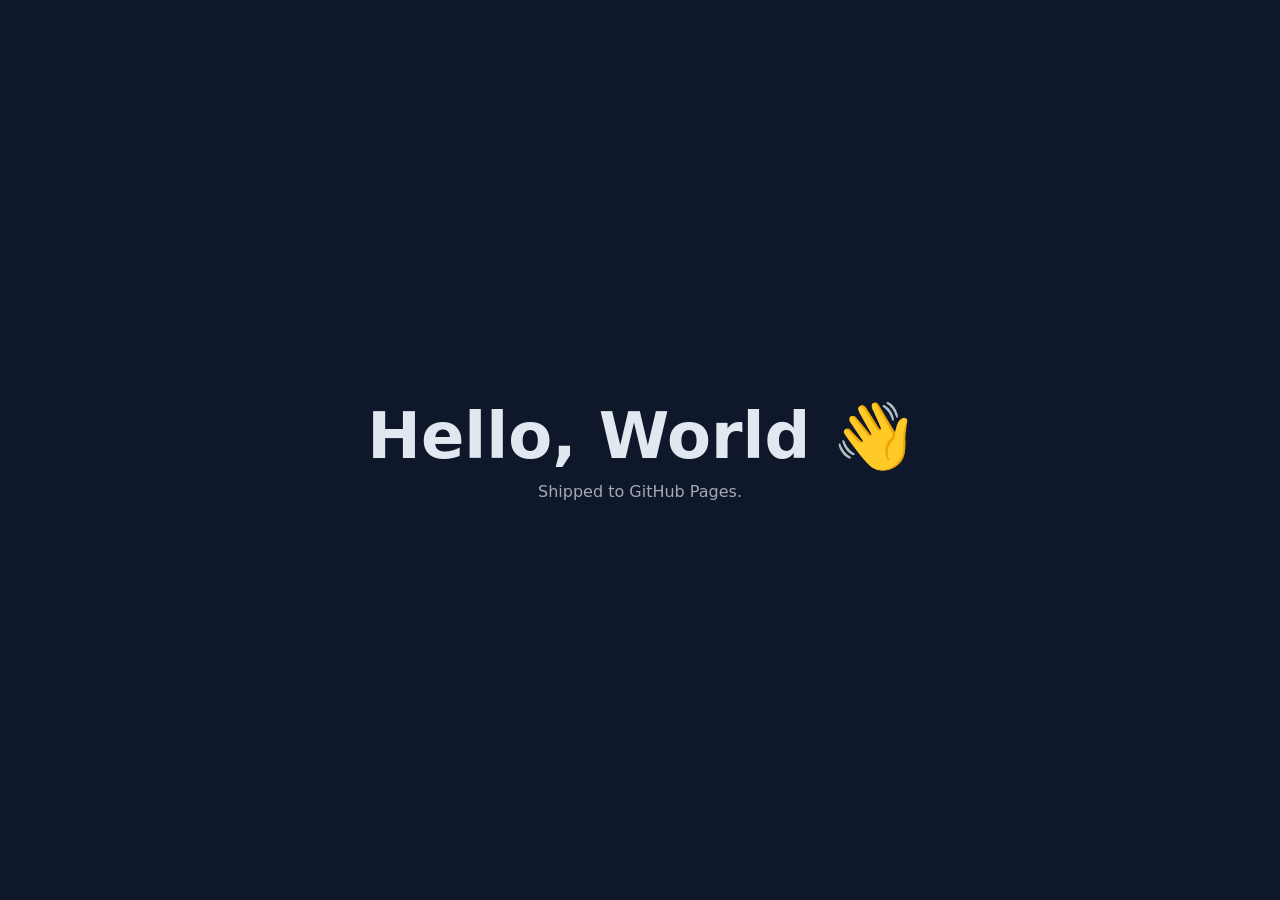
==== index.html @ ff803011 "Scaffold Hello World page Co-Authored-By: Claude Opus 4.8 <noreply@anthropic.com>" ====
<!DOCTYPE html>
<html lang="en">
<head>
  <meta charset="UTF-8" />
  <meta name="viewport" content="width=device-width, initial-scale=1.0" />
  <title>Hello World</title>
  <style>
    :root { color-scheme: light dark; }
    body {
      margin: 0;
      min-height: 100vh;
      display: grid;
      place-items: center;
      font-family: system-ui, -apple-system, "Segoe UI", Roboto, sans-serif;
      background: #0f172a;
      color: #e2e8f0;
    }
    main { text-align: center; padding: 2rem; }
    h1 { font-size: clamp(2rem, 8vw, 4rem); margin: 0 0 0.5rem; }
    p { margin: 0; opacity: 0.7; }
  </style>
</head>
<body>
  <main>
    <h1>Hello, World 👋</h1>
    <p>Shipped to GitHub Pages.</p>
  </main>
</body>
</html>
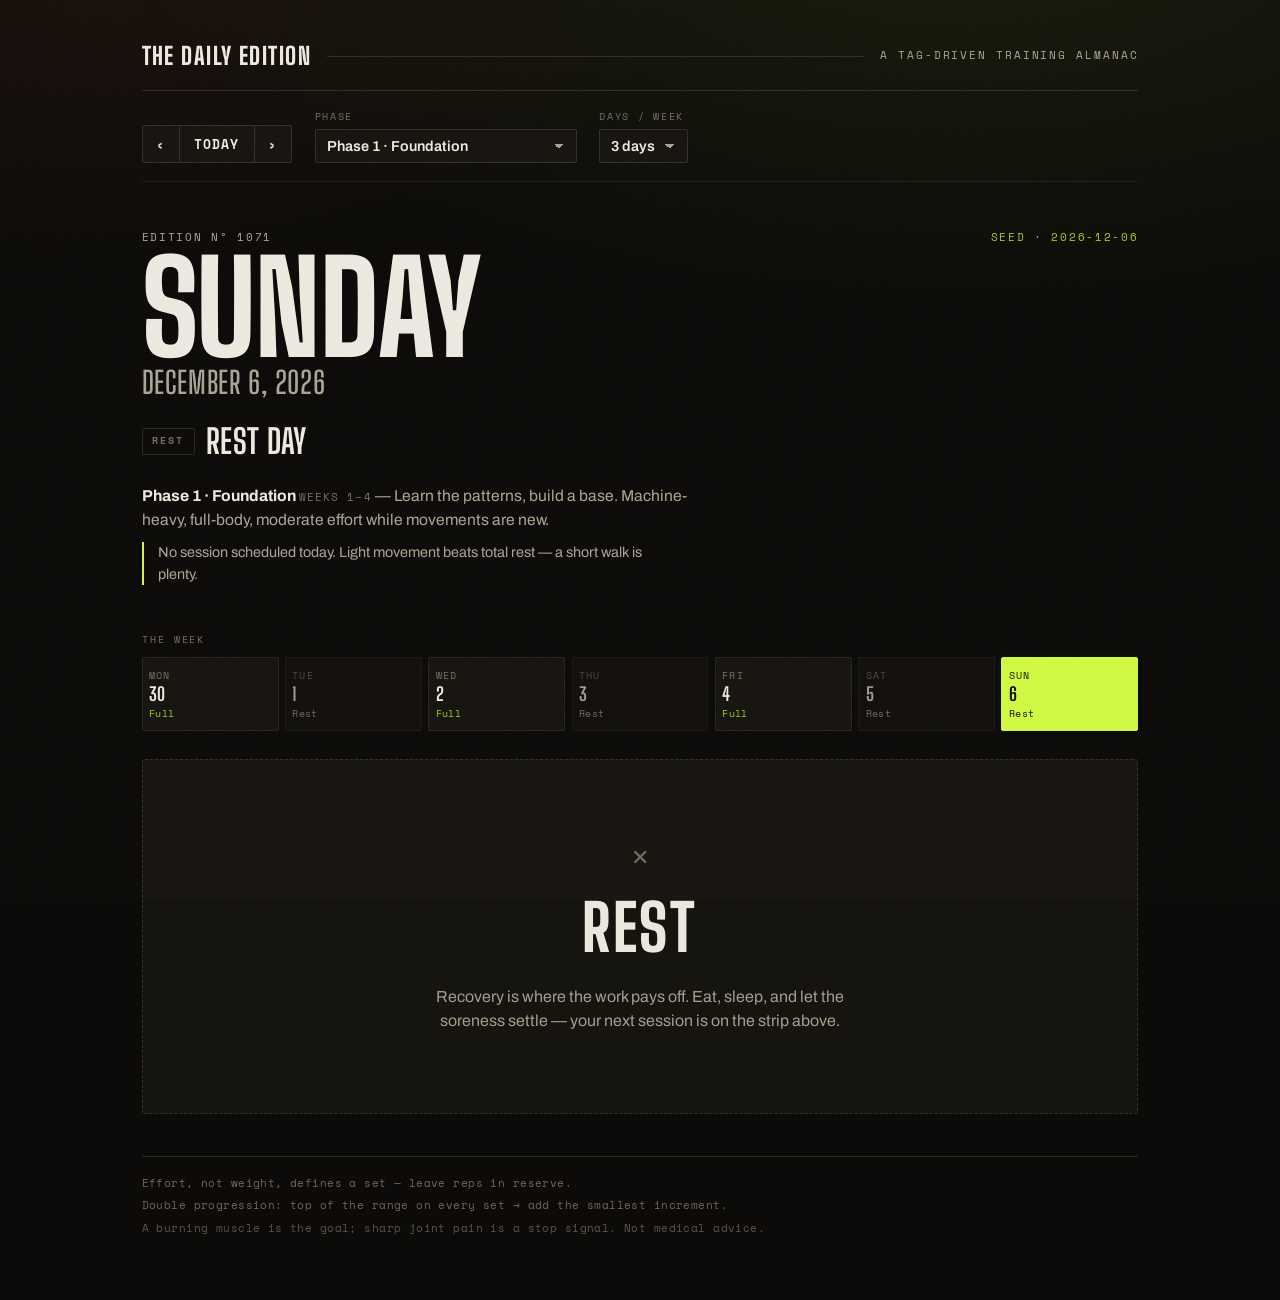
==== commit 2dbe2554: "Build the daily edition: date-seeded, tag-driven workouts The core feature. A pool of 60 fully-tagge" ====
--- a/index.html
+++ b/index.html
@@ -3,27 +3,56 @@
 <head>
   <meta charset="UTF-8" />
   <meta name="viewport" content="width=device-width, initial-scale=1.0" />
-  <title>Hello World</title>
-  <style>
-    :root { color-scheme: light dark; }
-    body {
-      margin: 0;
-      min-height: 100vh;
-      display: grid;
-      place-items: center;
-      font-family: system-ui, -apple-system, "Segoe UI", Roboto, sans-serif;
-      background: #0f172a;
-      color: #e2e8f0;
-    }
-    main { text-align: center; padding: 2rem; }
-    h1 { font-size: clamp(2rem, 8vw, 4rem); margin: 0 0 0.5rem; }
-    p { margin: 0; opacity: 0.7; }
-  </style>
+  <title>The Daily Edition — a tag-driven training almanac</title>
+  <meta name="description" content="A tag-driven workout almanac: open it daily for a coherent, date-seeded training session." />
+  <meta name="color-scheme" content="dark" />
+
+  <link rel="preconnect" href="https://fonts.googleapis.com" />
+  <link rel="preconnect" href="https://fonts.gstatic.com" crossorigin />
+  <link href="https://fonts.googleapis.com/css2?family=Archivo:wght@400;500;600;700&family=Big+Shoulders+Display:wght@600;700;800;900&family=Space+Mono:wght@400;700&display=swap" rel="stylesheet" />
+
+  <link rel="stylesheet" href="assets/styles.css" />
 </head>
 <body>
-  <main>
-    <h1>Hello, World 👋</h1>
-    <p>Shipped to GitHub Pages.</p>
-  </main>
+  <div class="grain" aria-hidden="true"></div>
+
+  <div class="sheet">
+    <header class="masthead">
+      <span class="brand">The&nbsp;Daily&nbsp;Edition</span>
+      <span class="brand-rule" aria-hidden="true"></span>
+      <span class="brand-sub">a tag-driven training almanac</span>
+    </header>
+
+    <section class="controls" aria-label="Session settings">
+      <div class="ctl ctl-date" role="group" aria-label="Date">
+        <button id="prevDay" type="button" aria-label="Previous day">‹</button>
+        <button id="today" type="button">Today</button>
+        <button id="nextDay" type="button" aria-label="Next day">›</button>
+      </div>
+      <div class="ctl">
+        <label for="phaseSelect">Phase</label>
+        <select id="phaseSelect"></select>
+      </div>
+      <div class="ctl">
+        <label for="freqSelect">Days / week</label>
+        <select id="freqSelect"></select>
+      </div>
+    </section>
+
+    <section id="hero" class="hero"></section>
+    <section id="weekstrip" class="weekstrip"></section>
+    <main id="program" class="program"></main>
+
+    <footer class="colophon">
+      <span>Effort, not weight, defines a set — leave reps in reserve.</span>
+      <span>Double progression: top of the range on every set → add the smallest increment.</span>
+      <span class="colophon-note">A burning muscle is the goal; sharp joint pain is a stop signal. Not medical advice.</span>
+    </footer>
+  </div>
+
+  <script src="assets/data.js"></script>
+  <script src="assets/routines.js"></script>
+  <script src="assets/engine.js"></script>
+  <script src="assets/app.js"></script>
 </body>
 </html>
--- a/assets/styles.css
+++ b/assets/styles.css
@@ -0,0 +1,504 @@
+/* =============================================================================
+   The Daily Edition — styles
+   Aesthetic: a warm near-black training almanac / spec-sheet.
+   Type: Big Shoulders Display (headings) · Archivo (body) · Space Mono (data).
+   ========================================================================== */
+
+:root {
+  --ink:        #0c0b09;
+  --ink-2:      #131210;
+  --panel:      #16140f;
+  --panel-2:    #1b1813;
+  --line:       rgba(236, 231, 221, 0.12);
+  --line-soft:  rgba(236, 231, 221, 0.07);
+  --bone:       #ece7dd;
+  --bone-dim:   #a59d8c;
+  --bone-faint: #6f685b;
+  --lime:       #ccf83f;
+  --lime-deep:  #9fc31f;
+  --ember:      #ff6a3d;
+  --ember-soft: rgba(255, 106, 61, 0.14);
+
+  --display: "Big Shoulders Display", "Arial Narrow", sans-serif;
+  --body:    "Archivo", system-ui, sans-serif;
+  --mono:    "Space Mono", "SFMono-Regular", monospace;
+
+  --maxw: 1080px;
+}
+
+* { box-sizing: border-box; }
+
+html { -webkit-text-size-adjust: 100%; }
+
+body {
+  margin: 0;
+  background: var(--ink);
+  color: var(--bone);
+  font-family: var(--body);
+  font-size: 16px;
+  line-height: 1.5;
+  -webkit-font-smoothing: antialiased;
+  /* atmosphere: a faint warm pool of light up top, settling to black */
+  background-image:
+    radial-gradient(120% 80% at 75% -10%, rgba(204, 248, 63, 0.07), transparent 55%),
+    radial-gradient(90% 60% at 8% 0%, rgba(255, 106, 61, 0.05), transparent 50%);
+  background-attachment: fixed;
+}
+
+/* film-grain overlay for texture */
+.grain {
+  position: fixed;
+  inset: 0;
+  pointer-events: none;
+  z-index: 9;
+  opacity: 0.5;
+  mix-blend-mode: overlay;
+  background-image: url("data:image/svg+xml,%3Csvg xmlns='http://www.w3.org/2000/svg' width='160' height='160'%3E%3Cfilter id='n'%3E%3CfeTurbulence type='fractalNoise' baseFrequency='0.85' numOctaves='2' stitchTiles='stitch'/%3E%3C/filter%3E%3Crect width='100%25' height='100%25' filter='url(%23n)' opacity='0.6'/%3E%3C/svg%3E");
+}
+
+.sheet {
+  position: relative;
+  z-index: 1;
+  max-width: var(--maxw);
+  margin: 0 auto;
+  padding: clamp(1.1rem, 3vw, 2.4rem) clamp(1.1rem, 4vw, 2.6rem) 4rem;
+}
+
+/* ---- masthead ----------------------------------------------------------- */
+.masthead {
+  display: flex;
+  align-items: center;
+  gap: 1rem;
+  padding-bottom: 1rem;
+  border-bottom: 1px solid var(--line);
+}
+.brand {
+  font-family: var(--display);
+  font-weight: 800;
+  font-size: clamp(1.1rem, 2.4vw, 1.5rem);
+  letter-spacing: 0.06em;
+  text-transform: uppercase;
+  white-space: nowrap;
+}
+.brand-rule { flex: 1; height: 1px; background: var(--line); }
+.brand-sub {
+  font-family: var(--mono);
+  font-size: 0.66rem;
+  letter-spacing: 0.18em;
+  text-transform: uppercase;
+  color: var(--bone-dim);
+  white-space: nowrap;
+}
+
+/* ---- controls ----------------------------------------------------------- */
+.controls {
+  display: flex;
+  flex-wrap: wrap;
+  gap: 0.75rem 1.4rem;
+  align-items: flex-end;
+  padding: 1.1rem 0;
+  border-bottom: 1px solid var(--line-soft);
+}
+.ctl { display: flex; flex-direction: column; gap: 0.35rem; }
+.ctl label {
+  font-family: var(--mono);
+  font-size: 0.6rem;
+  letter-spacing: 0.18em;
+  text-transform: uppercase;
+  color: var(--bone-faint);
+}
+.ctl select {
+  appearance: none;
+  background: var(--panel);
+  color: var(--bone);
+  border: 1px solid var(--line);
+  border-radius: 2px;
+  padding: 0.5rem 2rem 0.5rem 0.7rem;
+  font-family: var(--body);
+  font-size: 0.9rem;
+  font-weight: 600;
+  cursor: pointer;
+  background-image:
+    linear-gradient(45deg, transparent 50%, var(--bone-dim) 50%),
+    linear-gradient(135deg, var(--bone-dim) 50%, transparent 50%);
+  background-position: calc(100% - 17px) 53%, calc(100% - 12px) 53%;
+  background-size: 5px 5px, 5px 5px;
+  background-repeat: no-repeat;
+}
+.ctl select:focus-visible { outline: 2px solid var(--lime); outline-offset: 1px; }
+
+.ctl-date { flex-direction: row; gap: 0; align-self: flex-end; }
+.ctl-date button {
+  background: var(--panel);
+  color: var(--bone);
+  border: 1px solid var(--line);
+  font-family: var(--mono);
+  font-size: 0.82rem;
+  font-weight: 700;
+  letter-spacing: 0.08em;
+  text-transform: uppercase;
+  padding: 0.5rem 0.9rem;
+  cursor: pointer;
+  transition: background 0.15s ease, color 0.15s ease;
+}
+.ctl-date button:first-child { border-radius: 2px 0 0 2px; padding-inline: 0.85rem; }
+.ctl-date button:last-child { border-radius: 0 2px 2px 0; padding-inline: 0.85rem; }
+.ctl-date button + button { border-left: none; }
+.ctl-date button:hover { background: var(--lime); color: var(--ink); border-color: var(--lime); }
+.ctl-date button:focus-visible { outline: 2px solid var(--lime); outline-offset: 1px; }
+
+/* ---- hero / edition ----------------------------------------------------- */
+.hero { padding: clamp(1.6rem, 5vw, 3rem) 0 1.4rem; }
+.hero-meta {
+  display: flex;
+  justify-content: space-between;
+  flex-wrap: wrap;
+  gap: 0.5rem;
+  font-family: var(--mono);
+  font-size: 0.66rem;
+  letter-spacing: 0.16em;
+  text-transform: uppercase;
+  color: var(--bone-dim);
+}
+.hero-meta .seed { color: var(--lime-deep); cursor: help; }
+
+.hero-date {
+  margin: 0.5rem 0 0;
+  font-family: var(--display);
+  font-weight: 800;
+  line-height: 0.86;
+  text-transform: uppercase;
+  letter-spacing: -0.01em;
+}
+.hero-date .weekday {
+  display: block;
+  font-size: clamp(3.2rem, 13vw, 8rem);
+  color: var(--bone);
+}
+.hero-date .date-full {
+  display: block;
+  font-size: clamp(1.1rem, 3.2vw, 1.9rem);
+  font-weight: 600;
+  letter-spacing: 0.02em;
+  color: var(--bone-dim);
+  margin-top: 0.35rem;
+}
+
+.hero-session {
+  display: flex;
+  align-items: center;
+  gap: 0.7rem;
+  flex-wrap: wrap;
+  margin-top: 1.3rem;
+}
+.session-name {
+  font-family: var(--display);
+  font-weight: 700;
+  font-size: clamp(1.4rem, 4vw, 2.1rem);
+  text-transform: uppercase;
+  letter-spacing: 0.01em;
+}
+.kind-chip {
+  font-family: var(--mono);
+  font-size: 0.62rem;
+  font-weight: 700;
+  letter-spacing: 0.2em;
+  text-transform: uppercase;
+  padding: 0.32rem 0.6rem;
+  border-radius: 2px;
+  color: var(--ink);
+  background: var(--lime);
+}
+.kind-chip.kind-cardio { background: var(--bone); }
+.kind-chip.kind-recovery { background: var(--bone-dim); }
+.kind-chip.kind-rest { background: transparent; color: var(--bone-faint); border: 1px solid var(--line); }
+.preview-tag {
+  font-family: var(--mono);
+  font-size: 0.6rem;
+  letter-spacing: 0.18em;
+  text-transform: uppercase;
+  color: var(--ember);
+  border: 1px solid var(--ember);
+  border-radius: 2px;
+  padding: 0.28rem 0.5rem;
+}
+
+.hero-blurb {
+  margin: 1.1rem 0 0;
+  max-width: 64ch;
+  color: var(--bone-dim);
+  font-size: 0.98rem;
+}
+.hero-blurb b { color: var(--bone); font-weight: 700; }
+.hero-blurb .weeks {
+  font-family: var(--mono);
+  font-size: 0.7rem;
+  letter-spacing: 0.1em;
+  text-transform: uppercase;
+  color: var(--bone-faint);
+}
+.hero-effort {
+  margin: 0.7rem 0 0;
+  max-width: 64ch;
+  font-size: 0.9rem;
+  color: var(--bone-dim);
+  padding-left: 0.9rem;
+  border-left: 2px solid var(--lime);
+}
+.hero-effort b { color: var(--lime); font-weight: 700; }
+
+/* ---- week strip --------------------------------------------------------- */
+.weekstrip { margin: 1.6rem 0 0.4rem; }
+.week-head {
+  font-family: var(--mono);
+  font-size: 0.62rem;
+  letter-spacing: 0.2em;
+  text-transform: uppercase;
+  color: var(--bone-faint);
+  margin-bottom: 0.55rem;
+}
+.week-grid {
+  display: grid;
+  grid-template-columns: repeat(7, 1fr);
+  gap: 0.4rem;
+}
+.week-cell {
+  display: flex;
+  flex-direction: column;
+  gap: 0.18rem;
+  padding: 0.6rem 0.4rem;
+  background: var(--panel);
+  border: 1px solid var(--line-soft);
+  border-radius: 2px;
+  cursor: pointer;
+  text-align: left;
+  color: var(--bone-dim);
+  transition: border-color 0.15s ease, transform 0.15s ease, background 0.15s ease;
+}
+.week-cell:hover { border-color: var(--line); transform: translateY(-2px); }
+.week-cell:focus-visible { outline: 2px solid var(--lime); outline-offset: 1px; }
+.week-dow {
+  font-family: var(--mono);
+  font-size: 0.6rem;
+  letter-spacing: 0.12em;
+  text-transform: uppercase;
+  color: var(--bone-faint);
+}
+.week-num {
+  font-family: var(--display);
+  font-weight: 700;
+  font-size: 1.15rem;
+  line-height: 1;
+  color: var(--bone);
+}
+.week-label {
+  font-family: var(--mono);
+  font-size: 0.62rem;
+  letter-spacing: 0.04em;
+}
+.week-cell.kind-rest { opacity: 0.62; }
+.week-cell.kind-lift .week-label { color: var(--lime-deep); }
+.week-cell.is-today {
+  background: var(--lime);
+  border-color: var(--lime);
+}
+.week-cell.is-today .week-dow,
+.week-cell.is-today .week-num,
+.week-cell.is-today .week-label { color: var(--ink); }
+.week-cell.is-today { opacity: 1; }
+
+/* ---- program / exercise cards ------------------------------------------- */
+.program {
+  display: grid;
+  gap: 0.7rem;
+  margin-top: 1.7rem;
+}
+
+.ex-card {
+  position: relative;
+  display: grid;
+  grid-template-columns: auto 1fr auto;
+  gap: 0 1.3rem;
+  padding: 1.3rem 1.4rem;
+  background: linear-gradient(180deg, var(--panel-2), var(--panel));
+  border: 1px solid var(--line-soft);
+  border-radius: 3px;
+  /* staggered entrance */
+  opacity: 0;
+  transform: translateY(10px);
+  animation: rise 0.5s cubic-bezier(0.2, 0.7, 0.2, 1) forwards;
+}
+.program .ex-card:nth-child(1) { animation-delay: 0.02s; }
+.program .ex-card:nth-child(2) { animation-delay: 0.06s; }
+.program .ex-card:nth-child(3) { animation-delay: 0.10s; }
+.program .ex-card:nth-child(4) { animation-delay: 0.14s; }
+.program .ex-card:nth-child(5) { animation-delay: 0.18s; }
+.program .ex-card:nth-child(6) { animation-delay: 0.22s; }
+.program .ex-card:nth-child(7) { animation-delay: 0.26s; }
+@keyframes rise { to { opacity: 1; transform: none; } }
+@media (prefers-reduced-motion: reduce) {
+  .ex-card { animation: none; opacity: 1; transform: none; }
+}
+
+.ex-card::before {
+  content: "";
+  position: absolute;
+  left: 0; top: 0; bottom: 0;
+  width: 2px;
+  background: var(--line);
+  transition: background 0.2s ease;
+}
+.ex-card:hover { border-color: var(--line); }
+.ex-card:hover::before { background: var(--lime); }
+
+.ex-index {
+  font-family: var(--display);
+  font-weight: 800;
+  font-size: clamp(1.8rem, 5vw, 2.6rem);
+  line-height: 0.9;
+  color: var(--bone-faint);
+  font-variant-numeric: tabular-nums;
+}
+.ex-card:hover .ex-index { color: var(--lime); }
+
+.ex-slot {
+  font-family: var(--mono);
+  font-size: 0.62rem;
+  letter-spacing: 0.16em;
+  text-transform: uppercase;
+  color: var(--bone-faint);
+}
+.ex-name {
+  font-family: var(--display);
+  font-weight: 700;
+  font-size: clamp(1.4rem, 3.6vw, 1.9rem);
+  line-height: 1;
+  margin: 0.25rem 0 0.55rem;
+  text-transform: uppercase;
+  letter-spacing: 0.005em;
+}
+
+.ex-meta {
+  display: flex;
+  flex-wrap: wrap;
+  align-items: center;
+  gap: 0.3rem;
+  font-family: var(--mono);
+  font-size: 0.64rem;
+  letter-spacing: 0.06em;
+  color: var(--bone-faint);
+  text-transform: uppercase;
+}
+.ex-meta i { color: var(--line); font-style: normal; }
+
+.ex-tags {
+  display: flex;
+  flex-wrap: wrap;
+  gap: 0.32rem;
+  margin: 0.6rem 0 0;
+}
+.chip {
+  font-family: var(--mono);
+  font-size: 0.62rem;
+  letter-spacing: 0.04em;
+  padding: 0.18rem 0.45rem;
+  border-radius: 2px;
+  border: 1px solid var(--line);
+  color: var(--bone-dim);
+  white-space: nowrap;
+}
+.chip-muscle { color: var(--lime); border-color: rgba(204, 248, 63, 0.34); }
+.chip-pattern { color: var(--bone); }
+.chip-equip { color: var(--bone-dim); }
+
+.ex-cues {
+  margin-top: 0.95rem;
+  display: grid;
+  gap: 0.55rem;
+}
+.cue { display: grid; grid-template-columns: 5.4rem 1fr; gap: 0.7rem; align-items: baseline; }
+.cue-label {
+  font-family: var(--mono);
+  font-size: 0.6rem;
+  letter-spacing: 0.14em;
+  text-transform: uppercase;
+  color: var(--bone-faint);
+  padding-top: 0.12rem;
+}
+.cue p { margin: 0; font-size: 0.9rem; color: var(--bone-dim); }
+.cue-feel .cue-label { color: var(--lime-deep); }
+.cue-feel p { color: var(--bone); }
+.cue-avoid .cue-label { color: var(--ember); }
+.cue-avoid p { color: var(--bone-dim); }
+.cue-avoid { background: var(--ember-soft); margin: 0 -0.5rem; padding: 0.4rem 0.5rem; border-radius: 2px; }
+
+.ex-dose {
+  align-self: start;
+  text-align: right;
+  border-left: 1px solid var(--line-soft);
+  padding-left: 1.3rem;
+}
+.dose-fig {
+  font-family: var(--display);
+  font-weight: 700;
+  font-size: clamp(1.1rem, 2.6vw, 1.5rem);
+  line-height: 1;
+  letter-spacing: 0.01em;
+  color: var(--bone);
+  white-space: nowrap;
+}
+
+.ex-card.empty .ex-name { color: var(--bone-faint); }
+
+/* ---- rest panel --------------------------------------------------------- */
+.rest-panel {
+  text-align: center;
+  padding: clamp(2.5rem, 9vw, 5rem) 1.5rem;
+  border: 1px dashed var(--line);
+  border-radius: 3px;
+  background: var(--panel);
+}
+.rest-mark { font-family: var(--mono); color: var(--bone-faint); font-size: 1.4rem; }
+.rest-panel h2 {
+  font-family: var(--display);
+  font-weight: 800;
+  font-size: clamp(2.4rem, 9vw, 4rem);
+  text-transform: uppercase;
+  margin: 0.4rem 0 0.6rem;
+  letter-spacing: 0.04em;
+}
+.rest-panel p { max-width: 46ch; margin: 0 auto; color: var(--bone-dim); }
+
+/* ---- colophon ----------------------------------------------------------- */
+.colophon {
+  margin-top: 2.6rem;
+  padding-top: 1.2rem;
+  border-top: 1px solid var(--line);
+  display: grid;
+  gap: 0.4rem;
+  font-family: var(--mono);
+  font-size: 0.66rem;
+  letter-spacing: 0.04em;
+  color: var(--bone-faint);
+}
+.colophon-note { color: var(--bone-faint); opacity: 0.8; }
+
+/* ---- responsive --------------------------------------------------------- */
+@media (max-width: 680px) {
+  .ex-card {
+    grid-template-columns: auto 1fr;
+    gap: 0.2rem 1rem;
+  }
+  .ex-dose {
+    grid-column: 1 / -1;
+    text-align: left;
+    border-left: none;
+    border-top: 1px solid var(--line-soft);
+    padding-left: 0;
+    padding-top: 0.7rem;
+    margin-top: 0.9rem;
+  }
+  .cue { grid-template-columns: 1fr; gap: 0.15rem; }
+  .week-label { font-size: 0.56rem; }
+  .week-cell { padding: 0.5rem 0.3rem; }
+}
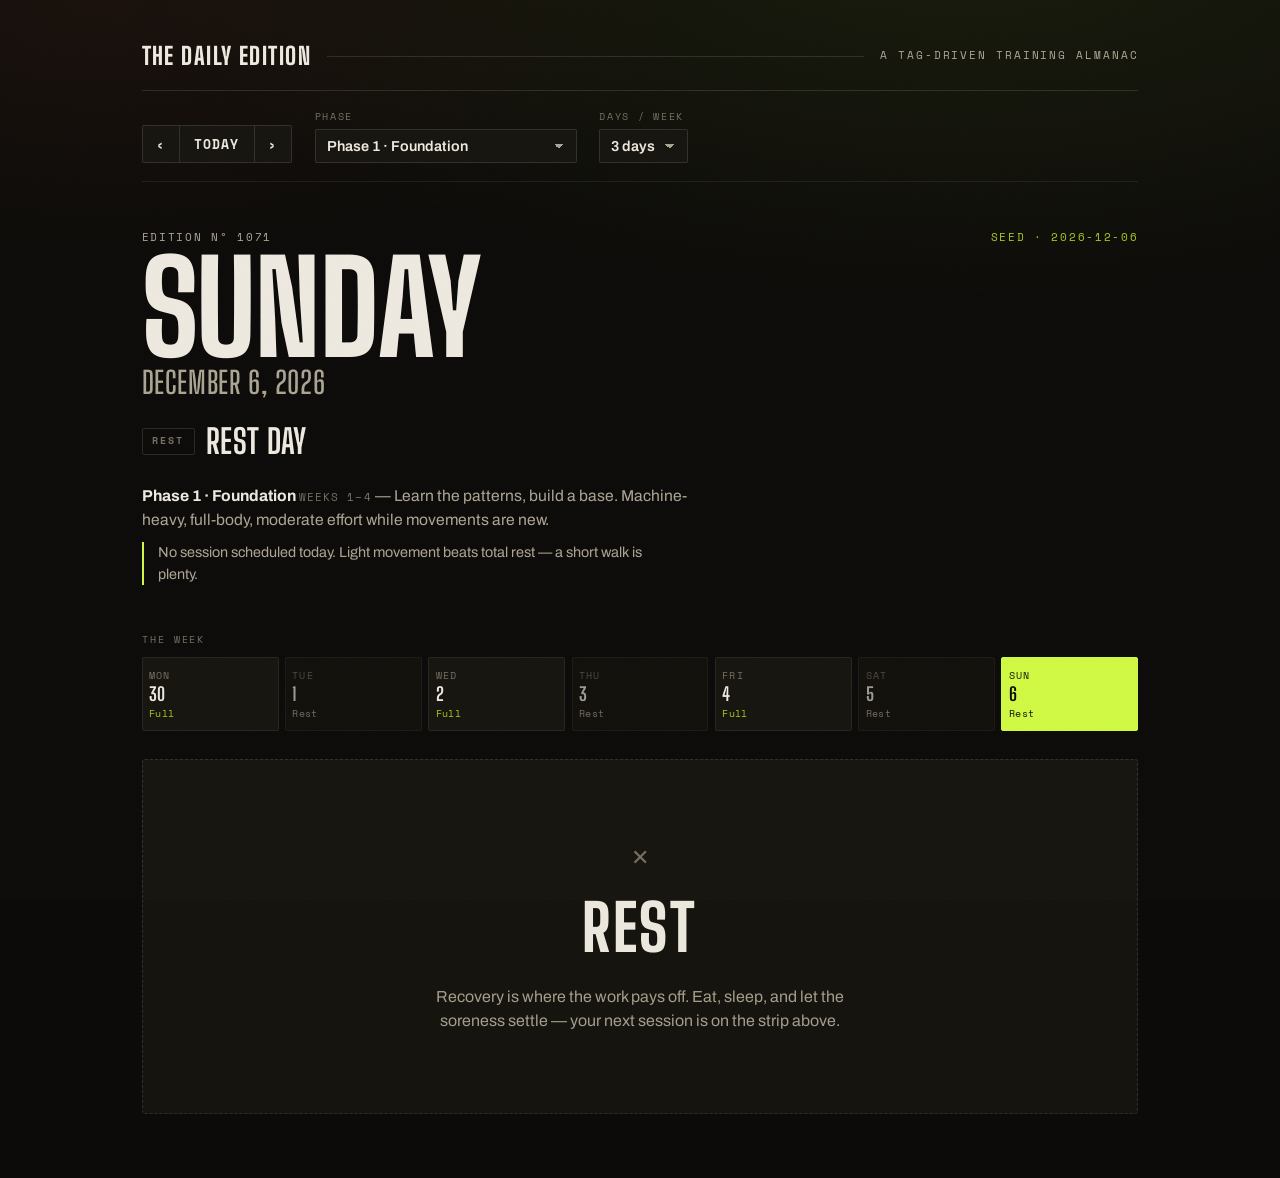
==== commit 6b43ff83: "Add muscle map functionality and update UI for exercise cards" ====
--- a/index.html
+++ b/index.html
@@ -42,17 +42,12 @@
     <section id="hero" class="hero"></section>
     <section id="weekstrip" class="weekstrip"></section>
     <main id="program" class="program"></main>
-
-    <footer class="colophon">
-      <span>Effort, not weight, defines a set — leave reps in reserve.</span>
-      <span>Double progression: top of the range on every set → add the smallest increment.</span>
-      <span class="colophon-note">A burning muscle is the goal; sharp joint pain is a stop signal. Not medical advice.</span>
-    </footer>
   </div>
 
   <script src="assets/data.js"></script>
   <script src="assets/routines.js"></script>
   <script src="assets/engine.js"></script>
+  <script src="assets/bodymap.js"></script>
   <script src="assets/app.js"></script>
 </body>
 </html>
--- a/assets/styles.css
+++ b/assets/styles.css
@@ -432,6 +432,25 @@
 .cue-avoid p { color: var(--bone-dim); }
 .cue-avoid { background: var(--ember-soft); margin: 0 -0.5rem; padding: 0.4rem 0.5rem; border-radius: 2px; }
 
+/* ---- muscle map (Feel it in) -------------------------------------------- */
+.cue-feel-row { display: flex; gap: 0.9rem; align-items: center; }
+.cue-feel-row > p { flex: 1 1 auto; min-width: 0; }
+.ex-figure { margin: 0; flex: 0 0 auto; display: grid; gap: 0.3rem; justify-items: center; }
+.bodymap { display: block; width: auto; height: 118px; }
+.bm-outline { fill: none; stroke: var(--bone-faint); stroke-width: 1; opacity: 0.45; }
+.bm-region { fill: var(--line-soft); }
+.bm-region[data-active="primary"] { fill: var(--lime); }
+.bm-region[data-active="assist"]  { fill: var(--lime-deep); opacity: 0.6; }
+.bm-legend {
+  display: flex; gap: 0.5rem; font-family: var(--mono);
+  font-size: 0.54rem; letter-spacing: 0.06em; text-transform: uppercase;
+  color: var(--bone-faint); justify-content: center;
+}
+.bm-key { display: inline-flex; align-items: center; gap: 0.25rem; }
+.bm-sw { width: 0.6rem; height: 0.6rem; border-radius: 1px; display: inline-block; }
+.bm-sw.primary { background: var(--lime); }
+.bm-sw.assist { background: var(--lime-deep); opacity: 0.6; }
+
 .ex-dose {
   align-self: start;
   text-align: right;
@@ -499,6 +518,9 @@
     margin-top: 0.9rem;
   }
   .cue { grid-template-columns: 1fr; gap: 0.15rem; }
+  .cue-feel-row { flex-direction: column; align-items: stretch; gap: 0.5rem; }
+  .ex-figure { justify-self: center; }
+  .bodymap { height: 96px; }
   .week-label { font-size: 0.56rem; }
   .week-cell { padding: 0.5rem 0.3rem; }
 }
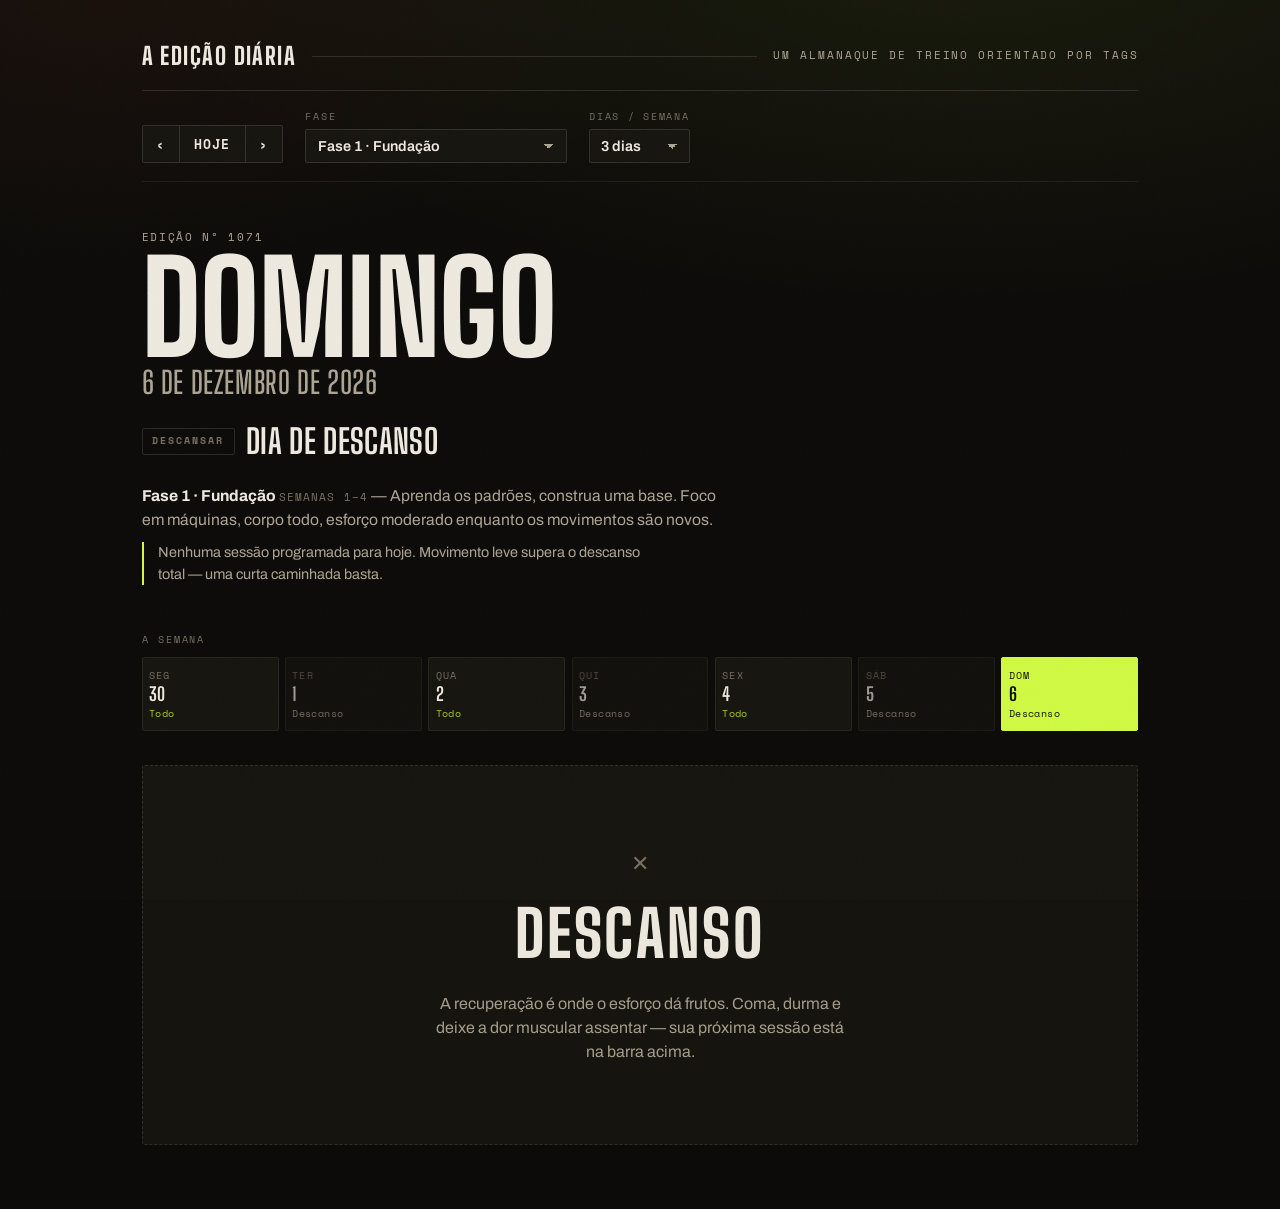
==== commit 08077835: "Translate UI text and labels to Portuguese for improved localization" ====
--- a/index.html
+++ b/index.html
@@ -1,10 +1,10 @@
 <!DOCTYPE html>
-<html lang="en">
+<html lang="pt-BR">
 <head>
   <meta charset="UTF-8" />
   <meta name="viewport" content="width=device-width, initial-scale=1.0" />
-  <title>The Daily Edition — a tag-driven training almanac</title>
-  <meta name="description" content="A tag-driven workout almanac: open it daily for a coherent, date-seeded training session." />
+  <title>A Edição Diária — um almanaque de treino orientado por tags</title>
+  <meta name="description" content="Um almanaque de treino orientado por tags: abra-o diariamente para uma sessão de treino coerente e baseada na data." />
   <meta name="color-scheme" content="dark" />
 
   <link rel="preconnect" href="https://fonts.googleapis.com" />
@@ -18,23 +18,23 @@
 
   <div class="sheet">
     <header class="masthead">
-      <span class="brand">The&nbsp;Daily&nbsp;Edition</span>
+      <span class="brand">A&nbsp;Edição&nbsp;Diária</span>
       <span class="brand-rule" aria-hidden="true"></span>
-      <span class="brand-sub">a tag-driven training almanac</span>
+      <span class="brand-sub">um almanaque de treino orientado por tags</span>
     </header>
 
-    <section class="controls" aria-label="Session settings">
-      <div class="ctl ctl-date" role="group" aria-label="Date">
-        <button id="prevDay" type="button" aria-label="Previous day">‹</button>
-        <button id="today" type="button">Today</button>
-        <button id="nextDay" type="button" aria-label="Next day">›</button>
+    <section class="controls" aria-label="Configurações da sessão">
+      <div class="ctl ctl-date" role="group" aria-label="Data">
+        <button id="prevDay" type="button" aria-label="Dia anterior">‹</button>
+        <button id="today" type="button">Hoje</button>
+        <button id="nextDay" type="button" aria-label="Próximo dia">›</button>
       </div>
       <div class="ctl">
-        <label for="phaseSelect">Phase</label>
+        <label for="phaseSelect">Fase</label>
         <select id="phaseSelect"></select>
       </div>
       <div class="ctl">
-        <label for="freqSelect">Days / week</label>
+        <label for="freqSelect">Dias / semana</label>
         <select id="freqSelect"></select>
       </div>
     </section>
--- a/assets/styles.css
+++ b/assets/styles.css
@@ -160,7 +160,7 @@
   text-transform: uppercase;
   color: var(--bone-dim);
 }
-.hero-meta .seed { color: var(--lime-deep); cursor: help; }
+
 
 .hero-date {
   margin: 0.5rem 0 0;
@@ -212,16 +212,6 @@
 .kind-chip.kind-cardio { background: var(--bone); }
 .kind-chip.kind-recovery { background: var(--bone-dim); }
 .kind-chip.kind-rest { background: transparent; color: var(--bone-faint); border: 1px solid var(--line); }
-.preview-tag {
-  font-family: var(--mono);
-  font-size: 0.6rem;
-  letter-spacing: 0.18em;
-  text-transform: uppercase;
-  color: var(--ember);
-  border: 1px solid var(--ember);
-  border-radius: 2px;
-  padding: 0.28rem 0.5rem;
-}
 
 .hero-blurb {
   margin: 1.1rem 0 0;
@@ -310,16 +300,16 @@
 /* ---- program / exercise cards ------------------------------------------- */
 .program {
   display: grid;
-  gap: 0.7rem;
-  margin-top: 1.7rem;
+  gap: 1.1rem;
+  margin-top: 2.1rem;
 }
 
 .ex-card {
   position: relative;
   display: grid;
   grid-template-columns: auto 1fr auto;
-  gap: 0 1.3rem;
-  padding: 1.3rem 1.4rem;
+  gap: 0 1.5rem;
+  padding: 1.5rem 1.6rem;
   background: linear-gradient(180deg, var(--panel-2), var(--panel));
   border: 1px solid var(--line-soft);
   border-radius: 3px;
@@ -378,45 +368,12 @@
   letter-spacing: 0.005em;
 }
 
-.ex-meta {
-  display: flex;
-  flex-wrap: wrap;
-  align-items: center;
-  gap: 0.3rem;
-  font-family: var(--mono);
-  font-size: 0.64rem;
-  letter-spacing: 0.06em;
-  color: var(--bone-faint);
-  text-transform: uppercase;
-}
-.ex-meta i { color: var(--line); font-style: normal; }
-
-.ex-tags {
-  display: flex;
-  flex-wrap: wrap;
-  gap: 0.32rem;
-  margin: 0.6rem 0 0;
-}
-.chip {
-  font-family: var(--mono);
-  font-size: 0.62rem;
-  letter-spacing: 0.04em;
-  padding: 0.18rem 0.45rem;
-  border-radius: 2px;
-  border: 1px solid var(--line);
-  color: var(--bone-dim);
-  white-space: nowrap;
-}
-.chip-muscle { color: var(--lime); border-color: rgba(204, 248, 63, 0.34); }
-.chip-pattern { color: var(--bone); }
-.chip-equip { color: var(--bone-dim); }
-
 .ex-cues {
-  margin-top: 0.95rem;
+  margin-top: 1.05rem;
   display: grid;
-  gap: 0.55rem;
-}
-.cue { display: grid; grid-template-columns: 5.4rem 1fr; gap: 0.7rem; align-items: baseline; }
+  gap: 0.7rem;
+}
+.cue { display: grid; grid-template-columns: 5.4rem 1fr; gap: 0.85rem; align-items: baseline; }
 .cue-label {
   font-family: var(--mono);
   font-size: 0.6rem;
@@ -436,20 +393,11 @@
 .cue-feel-row { display: flex; gap: 0.9rem; align-items: center; }
 .cue-feel-row > p { flex: 1 1 auto; min-width: 0; }
 .ex-figure { margin: 0; flex: 0 0 auto; display: grid; gap: 0.3rem; justify-items: center; }
-.bodymap { display: block; width: auto; height: 118px; }
+.bodymap { display: block; width: auto; height: 92px; }
 .bm-outline { fill: none; stroke: var(--bone-faint); stroke-width: 1; opacity: 0.45; }
 .bm-region { fill: var(--line-soft); }
 .bm-region[data-active="primary"] { fill: var(--lime); }
 .bm-region[data-active="assist"]  { fill: var(--lime-deep); opacity: 0.6; }
-.bm-legend {
-  display: flex; gap: 0.5rem; font-family: var(--mono);
-  font-size: 0.54rem; letter-spacing: 0.06em; text-transform: uppercase;
-  color: var(--bone-faint); justify-content: center;
-}
-.bm-key { display: inline-flex; align-items: center; gap: 0.25rem; }
-.bm-sw { width: 0.6rem; height: 0.6rem; border-radius: 1px; display: inline-block; }
-.bm-sw.primary { background: var(--lime); }
-.bm-sw.assist { background: var(--lime-deep); opacity: 0.6; }
 
 .ex-dose {
   align-self: start;
@@ -520,7 +468,8 @@
   .cue { grid-template-columns: 1fr; gap: 0.15rem; }
   .cue-feel-row { flex-direction: column; align-items: stretch; gap: 0.5rem; }
   .ex-figure { justify-self: center; }
-  .bodymap { height: 96px; }
+  .bodymap { height: 74px; }
+  .ex-cues { gap: 0.6rem; }
   .week-label { font-size: 0.56rem; }
   .week-cell { padding: 0.5rem 0.3rem; }
 }
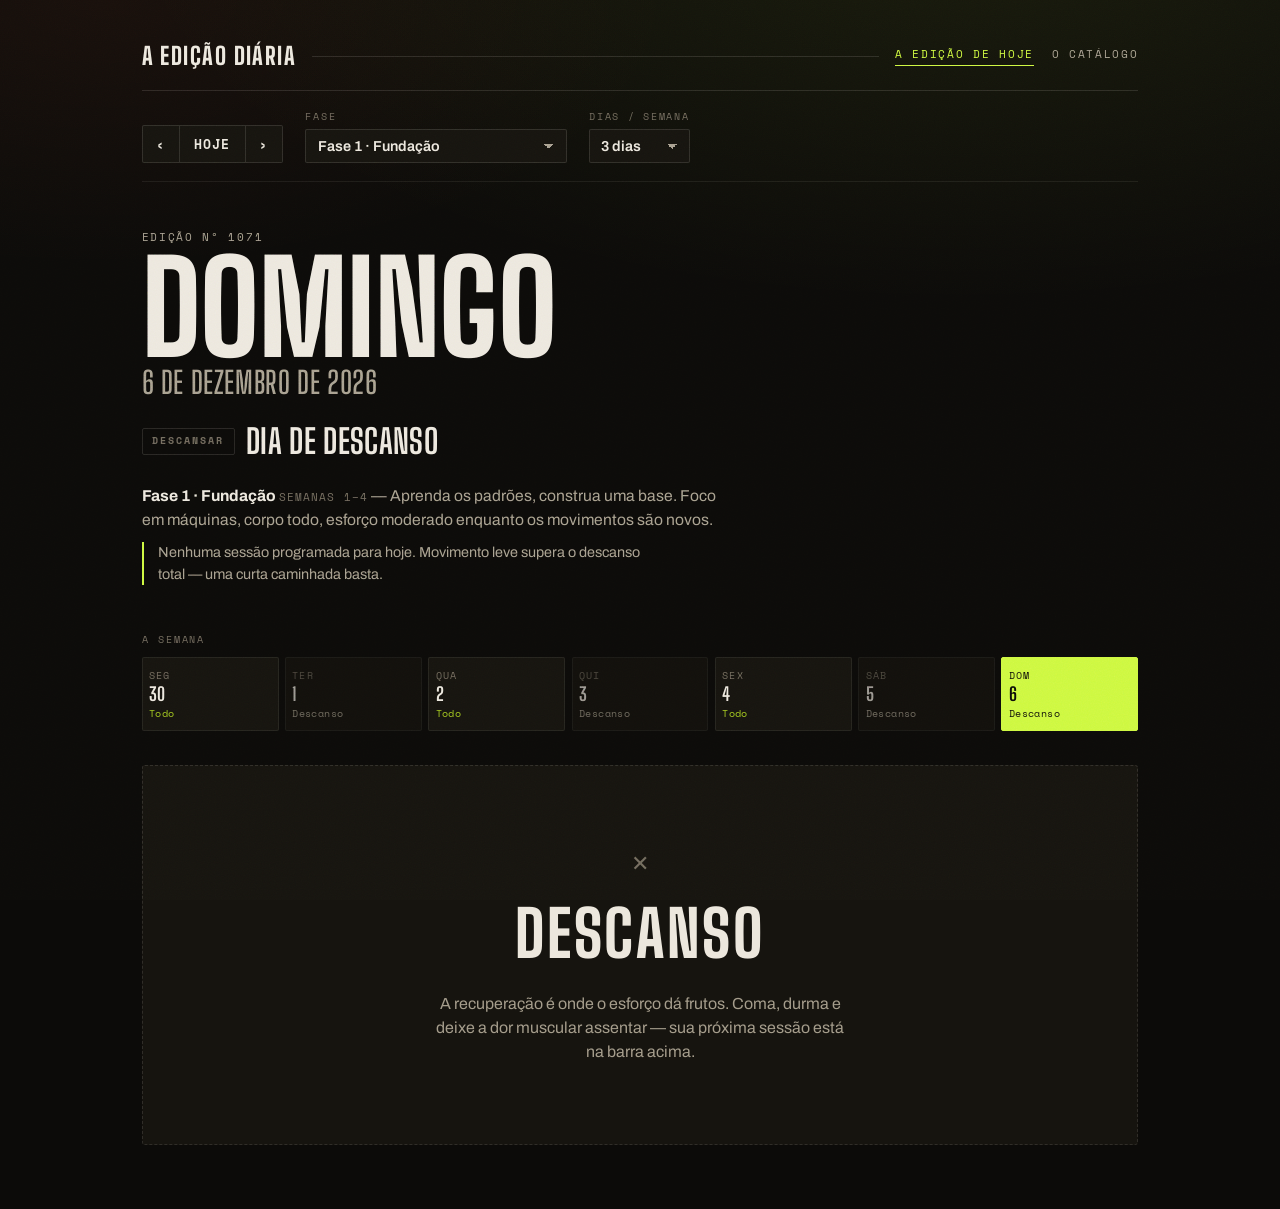
==== commit 127c850d: "feat: add exercise catalog page with search and filters New catalog.html + catalog.js listing every " ====
--- a/index.html
+++ b/index.html
@@ -20,7 +20,10 @@
     <header class="masthead">
       <span class="brand">A&nbsp;Edição&nbsp;Diária</span>
       <span class="brand-rule" aria-hidden="true"></span>
-      <span class="brand-sub">um almanaque de treino orientado por tags</span>
+      <nav class="mast-nav">
+        <a href="index.html" class="is-current" aria-current="page">A edição de hoje</a>
+        <a href="catalog.html">O catálogo</a>
+      </nav>
     </header>
 
     <section class="controls" aria-label="Configurações da sessão">
--- a/assets/styles.css
+++ b/assets/styles.css
@@ -88,6 +88,35 @@
   text-transform: uppercase;
   color: var(--bone-dim);
   white-space: nowrap;
+}
+
+/* masthead nav (edition ⇄ catalog) */
+.mast-nav {
+  display: flex;
+  gap: 1.1rem;
+  flex-wrap: wrap;
+}
+.mast-nav a {
+  font-family: var(--mono);
+  font-size: 0.66rem;
+  letter-spacing: 0.16em;
+  text-transform: uppercase;
+  color: var(--bone-dim);
+  text-decoration: none;
+  padding-bottom: 0.15rem;
+  border-bottom: 1px solid transparent;
+  transition: color 0.15s ease, border-color 0.15s ease;
+  white-space: nowrap;
+}
+.mast-nav a:hover { color: var(--bone); }
+.mast-nav a.is-current { color: var(--lime); border-bottom-color: var(--lime); }
+
+.sr-only {
+  position: absolute;
+  width: 1px; height: 1px;
+  padding: 0; margin: -1px;
+  overflow: hidden; clip: rect(0, 0, 0, 0);
+  white-space: nowrap; border: 0;
 }
 
 /* ---- controls ----------------------------------------------------------- */
@@ -386,15 +415,21 @@
 .cue-feel .cue-label { color: var(--lime-deep); }
 .cue-feel p { color: var(--bone); }
 .cue-avoid .cue-label { color: var(--ember); }
-.cue-avoid p { color: var(--bone-dim); }
+.cue-avoid .cue-list { color: var(--bone-dim); }
 .cue-avoid { background: var(--ember-soft); margin: 0 -0.5rem; padding: 0.4rem 0.5rem; border-radius: 2px; }
+.cue-list { margin: 0; padding-left: 1.1rem; list-style: none; }
+.cue-list li { font-size: 0.9rem; line-height: 1.45; position: relative; padding-left: 0.15rem; }
+.cue-list li + li { margin-top: 0.28rem; }
+.cue-list li::before { content: "·"; position: absolute; left: -0.7rem; color: var(--ember); font-weight: 700; }
 
 /* ---- muscle map (Feel it in) -------------------------------------------- */
 .cue-feel-row { display: flex; gap: 0.9rem; align-items: center; }
 .cue-feel-row > p { flex: 1 1 auto; min-width: 0; }
 .ex-figure { margin: 0; flex: 0 0 auto; display: grid; gap: 0.3rem; justify-items: center; }
-.bodymap { display: block; width: auto; height: 92px; }
+.bm-caption { font-family: var(--mono); font-size: 0.7rem; letter-spacing: 0.08em; text-transform: lowercase; color: var(--bone-dim); }
+.bodymap { display: block; width: auto; height: 130px; }
 .bm-outline { fill: none; stroke: var(--bone-faint); stroke-width: 1; opacity: 0.45; }
+.bm-hair { fill: var(--bone-faint); opacity: 0.22; }
 .bm-region { fill: var(--line-soft); }
 .bm-region[data-active="primary"] { fill: var(--lime); }
 .bm-region[data-active="assist"]  { fill: var(--lime-deep); opacity: 0.6; }
@@ -449,6 +484,143 @@
   color: var(--bone-faint);
 }
 .colophon-note { color: var(--bone-faint); opacity: 0.8; }
+
+/* ---- catalog: head, controls, cards ------------------------------------- */
+.cat-head { padding: clamp(1.6rem, 5vw, 2.8rem) 0 0.4rem; }
+.cat-title {
+  margin: 0;
+  font-family: var(--display);
+  font-weight: 800;
+  font-size: clamp(2.8rem, 11vw, 6rem);
+  line-height: 0.86;
+  text-transform: uppercase;
+  letter-spacing: -0.01em;
+}
+.cat-sub {
+  margin: 0.8rem 0 0;
+  max-width: 60ch;
+  color: var(--bone-dim);
+  font-size: 0.98rem;
+}
+
+.cat-controls {
+  position: sticky;
+  top: 0;
+  z-index: 5;
+  margin-top: 1.6rem;
+  padding: 1rem 0 1.1rem;
+  background: linear-gradient(180deg, var(--ink) 78%, transparent);
+  border-bottom: 1px solid var(--line-soft);
+}
+.cat-search { display: flex; align-items: center; gap: 1rem; flex-wrap: wrap; }
+.cat-search input {
+  flex: 1 1 320px;
+  background: var(--panel);
+  color: var(--bone);
+  border: 1px solid var(--line);
+  border-radius: 2px;
+  padding: 0.7rem 0.9rem;
+  font-family: var(--body);
+  font-size: 0.98rem;
+}
+.cat-search input::placeholder { color: var(--bone-faint); }
+.cat-search input:focus-visible { outline: 2px solid var(--lime); outline-offset: 1px; }
+.cat-count {
+  font-family: var(--mono);
+  font-size: 0.68rem;
+  letter-spacing: 0.14em;
+  text-transform: uppercase;
+  color: var(--bone-faint);
+  white-space: nowrap;
+}
+
+.cat-filters { margin-top: 0.9rem; display: grid; gap: 0.55rem; }
+.filter-group { display: flex; gap: 0.7rem; align-items: baseline; flex-wrap: wrap; }
+.filter-title {
+  font-family: var(--mono);
+  font-size: 0.6rem;
+  letter-spacing: 0.16em;
+  text-transform: uppercase;
+  color: var(--bone-faint);
+  flex: 0 0 6rem;
+}
+.filter-chips { display: flex; flex-wrap: wrap; gap: 0.35rem; flex: 1 1 auto; }
+.filter-chip {
+  background: var(--panel);
+  color: var(--bone-dim);
+  border: 1px solid var(--line-soft);
+  border-radius: 999px;
+  padding: 0.24rem 0.65rem;
+  font-family: var(--mono);
+  font-size: 0.64rem;
+  letter-spacing: 0.04em;
+  cursor: pointer;
+  transition: color 0.15s ease, background 0.15s ease, border-color 0.15s ease;
+}
+.filter-chip:hover { color: var(--bone); border-color: var(--line); }
+.filter-chip:focus-visible { outline: 2px solid var(--lime); outline-offset: 1px; }
+.filter-chip.is-on { background: var(--lime); color: var(--ink); border-color: var(--lime); font-weight: 700; }
+.filter-clear {
+  justify-self: start;
+  margin-top: 0.2rem;
+  background: transparent;
+  color: var(--ember);
+  border: 1px solid var(--line-soft);
+  border-radius: 2px;
+  padding: 0.3rem 0.7rem;
+  font-family: var(--mono);
+  font-size: 0.62rem;
+  letter-spacing: 0.1em;
+  text-transform: uppercase;
+  cursor: pointer;
+}
+.filter-clear:hover { border-color: var(--ember); }
+
+.cat-grid {
+  display: grid;
+  grid-template-columns: repeat(auto-fill, minmax(340px, 1fr));
+  gap: 1.1rem;
+  margin-top: 1.8rem;
+}
+.cat-card {
+  grid-template-columns: 1fr;
+  gap: 0;
+  padding: 1.4rem 1.5rem;
+}
+.cat-card .ex-name { margin-top: 0; }
+
+.tag-row { display: flex; flex-wrap: wrap; gap: 0.3rem; margin: 0.2rem 0 0.2rem; }
+.tag {
+  font-family: var(--mono);
+  font-size: 0.58rem;
+  letter-spacing: 0.06em;
+  text-transform: uppercase;
+  padding: 0.18rem 0.5rem;
+  border-radius: 2px;
+  border: 1px solid var(--line-soft);
+  color: var(--bone-dim);
+}
+.tag-muscle { color: var(--lime-deep); border-color: rgba(159, 195, 31, 0.3); }
+.tag-pattern { color: var(--bone); }
+.tag-equip { color: var(--bone-dim); }
+.tag-level { color: var(--ember); border-color: rgba(255, 106, 61, 0.3); }
+
+.cat-empty {
+  text-align: center;
+  padding: clamp(2.5rem, 9vw, 4.5rem) 1.5rem;
+  border: 1px dashed var(--line);
+  border-radius: 3px;
+  background: var(--panel);
+  margin-top: 1.8rem;
+}
+.cat-empty h2 {
+  font-family: var(--display);
+  font-weight: 800;
+  font-size: clamp(1.8rem, 6vw, 2.8rem);
+  text-transform: uppercase;
+  margin: 0.4rem 0 0.6rem;
+}
+.cat-empty p { max-width: 40ch; margin: 0 auto; color: var(--bone-dim); }
 
 /* ---- responsive --------------------------------------------------------- */
 @media (max-width: 680px) {
@@ -465,10 +637,12 @@
     padding-top: 0.7rem;
     margin-top: 0.9rem;
   }
+  .cat-card { grid-template-columns: 1fr; }
+  .cat-grid { grid-template-columns: 1fr; }
   .cue { grid-template-columns: 1fr; gap: 0.15rem; }
   .cue-feel-row { flex-direction: column; align-items: stretch; gap: 0.5rem; }
   .ex-figure { justify-self: center; }
-  .bodymap { height: 74px; }
+  .bodymap { height: 104px; }
   .ex-cues { gap: 0.6rem; }
   .week-label { font-size: 0.56rem; }
   .week-cell { padding: 0.5rem 0.3rem; }
